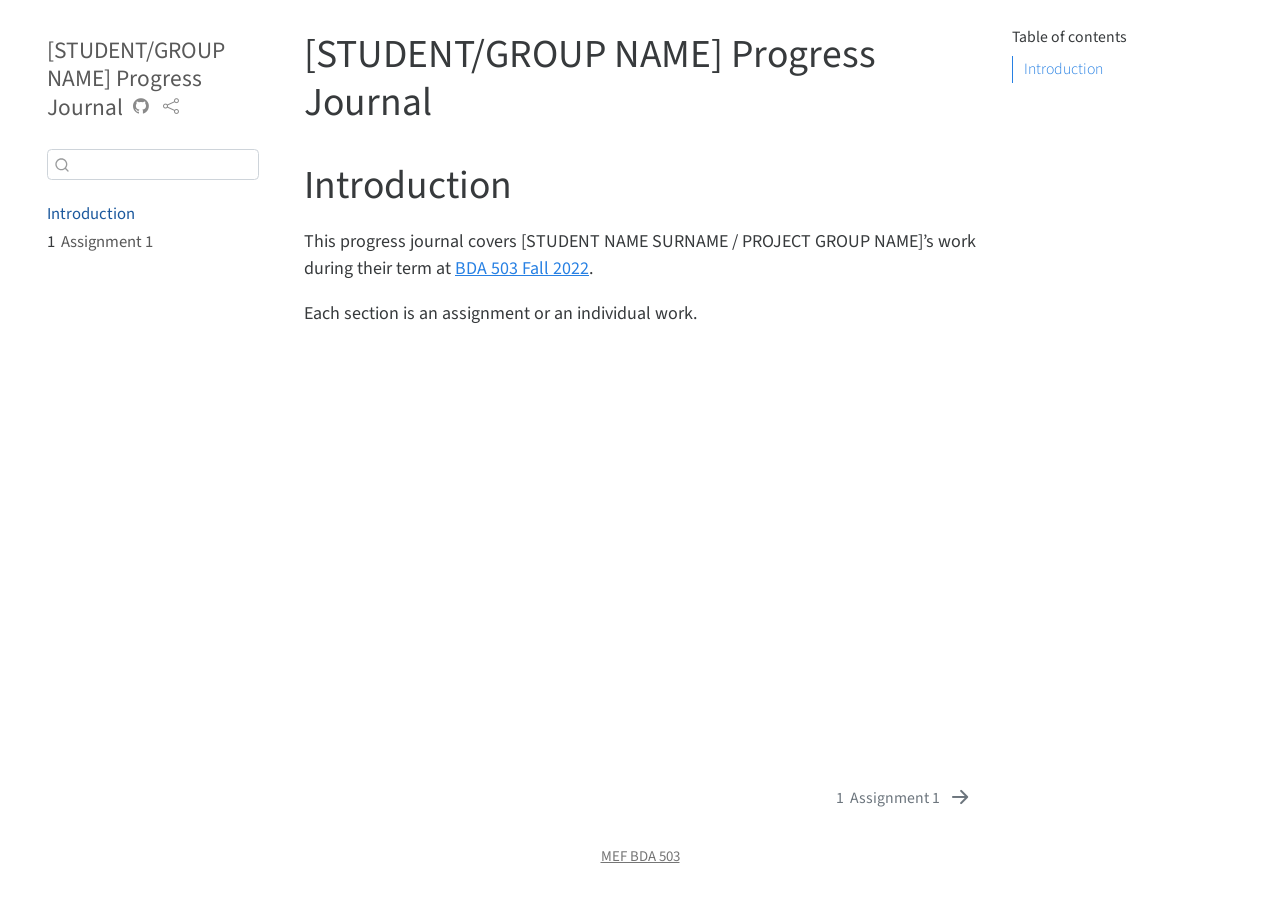
==== docs/index.html @ f2830978 "Initial commit" ====
<!DOCTYPE html>
<html xmlns="http://www.w3.org/1999/xhtml" lang="en" xml:lang="en"><head>

<meta charset="utf-8">
<meta name="generator" content="quarto-1.0.38">

<meta name="viewport" content="width=device-width, initial-scale=1.0, user-scalable=yes">


<title>[STUDENT/GROUP NAME] Progress Journal</title>
<style>
code{white-space: pre-wrap;}
span.smallcaps{font-variant: small-caps;}
span.underline{text-decoration: underline;}
div.column{display: inline-block; vertical-align: top; width: 50%;}
div.hanging-indent{margin-left: 1.5em; text-indent: -1.5em;}
ul.task-list{list-style: none;}
</style>


<script src="site_libs/quarto-nav/quarto-nav.js"></script>
<script src="site_libs/quarto-nav/headroom.min.js"></script>
<script src="site_libs/clipboard/clipboard.min.js"></script>
<script src="site_libs/quarto-search/autocomplete.umd.js"></script>
<script src="site_libs/quarto-search/fuse.min.js"></script>
<script src="site_libs/quarto-search/quarto-search.js"></script>
<meta name="quarto:offset" content="./">
<link href="./assignment1.html" rel="next">
<script src="site_libs/quarto-html/quarto.js"></script>
<script src="site_libs/quarto-html/popper.min.js"></script>
<script src="site_libs/quarto-html/tippy.umd.min.js"></script>
<script src="site_libs/quarto-html/anchor.min.js"></script>
<link href="site_libs/quarto-html/tippy.css" rel="stylesheet">
<link href="site_libs/quarto-html/quarto-syntax-highlighting.css" rel="stylesheet" id="quarto-text-highlighting-styles">
<script src="site_libs/bootstrap/bootstrap.min.js"></script>
<link href="site_libs/bootstrap/bootstrap-icons.css" rel="stylesheet">
<link href="site_libs/bootstrap/bootstrap.min.css" rel="stylesheet" id="quarto-bootstrap" data-mode="light">
<script id="quarto-search-options" type="application/json">{
  "location": "sidebar",
  "copy-button": false,
  "collapse-after": 3,
  "panel-placement": "start",
  "type": "textbox",
  "limit": 20,
  "language": {
    "search-no-results-text": "No results",
    "search-matching-documents-text": "matching documents",
    "search-copy-link-title": "Copy link to search",
    "search-hide-matches-text": "Hide additional matches",
    "search-more-match-text": "more match in this document",
    "search-more-matches-text": "more matches in this document",
    "search-clear-button-title": "Clear",
    "search-detached-cancel-button-title": "Cancel",
    "search-submit-button-title": "Submit"
  }
}</script>


</head>

<body class="nav-sidebar floating">

<div id="quarto-search-results"></div>
  <header id="quarto-header" class="headroom fixed-top">
  <nav class="quarto-secondary-nav" data-bs-toggle="collapse" data-bs-target="#quarto-sidebar" aria-controls="quarto-sidebar" aria-expanded="false" aria-label="Toggle sidebar navigation" onclick="if (window.quartoToggleHeadroom) { window.quartoToggleHeadroom(); }">
    <div class="container-fluid d-flex justify-content-between">
      <h1 class="quarto-secondary-nav-title">[STUDENT/GROUP NAME] Progress Journal</h1>
      <button type="button" class="quarto-btn-toggle btn" aria-label="Show secondary navigation">
        <i class="bi bi-chevron-right"></i>
      </button>
    </div>
  </nav>
</header>
<!-- content -->
<div id="quarto-content" class="quarto-container page-columns page-rows-contents page-layout-article">
<!-- sidebar -->
  <nav id="quarto-sidebar" class="sidebar collapse sidebar-navigation floating overflow-auto">
    <div class="pt-lg-2 mt-2 text-left sidebar-header">
    <div class="sidebar-title mb-0 py-0">
      <a href="./">[STUDENT/GROUP NAME] Progress Journal</a> 
        <div class="sidebar-tools-main">
    <a href="https://github.com/pjournal/gh-pages-quarto-template" title="Source Code" class="sidebar-tool px-1"><i class="bi bi-github"></i></a>
    <a href="" title="Share" id="sidebar-tool-dropdown-0" class="sidebar-tool dropdown-toggle px-1" data-bs-toggle="dropdown" aria-expanded="false"><i class="bi bi-share"></i></a>
    <ul class="dropdown-menu" aria-labelledby="sidebar-tool-dropdown-0">
        <li>
          <a class="dropdown-item sidebar-tools-main-item" href="https://twitter.com/intent/tweet?url=|url|">
            <i class="bi bi-bi-twitter pe-1"></i>
          Twitter
          </a>
        </li>
        <li>
          <a class="dropdown-item sidebar-tools-main-item" href="https://www.facebook.com/sharer/sharer.php?u=|url|">
            <i class="bi bi-bi-facebook pe-1"></i>
          Facebook
          </a>
        </li>
    </ul>
</div>
    </div>
      </div>
      <div class="mt-2 flex-shrink-0 align-items-center">
        <div class="sidebar-search">
        <div id="quarto-search" class="" title="Search"></div>
        </div>
      </div>
    <div class="sidebar-menu-container"> 
    <ul class="list-unstyled mt-1">
        <li class="sidebar-item">
  <div class="sidebar-item-container"> 
  <a href="./index.html" class="sidebar-item-text sidebar-link active">Introduction</a>
  </div>
</li>
        <li class="sidebar-item">
  <div class="sidebar-item-container"> 
  <a href="./assignment1.html" class="sidebar-item-text sidebar-link"><span class="chapter-number">1</span>&nbsp; <span class="chapter-title">Assignment 1</span></a>
  </div>
</li>
    </ul>
    </div>
</nav>
<!-- margin-sidebar -->
    <div id="quarto-margin-sidebar" class="sidebar margin-sidebar">
        <nav id="TOC" role="doc-toc">
    <h2 id="toc-title">Table of contents</h2>
   
  <ul>
  <li><a href="#introduction" id="toc-introduction" class="nav-link active" data-scroll-target="#introduction">Introduction</a></li>
  </ul>
</nav>
    </div>
<!-- main -->
<main class="content" id="quarto-document-content">

<header id="title-block-header" class="quarto-title-block default">
<div class="quarto-title">
<h1 class="title d-none d-lg-block">[STUDENT/GROUP NAME] Progress Journal</h1>
</div>



<div class="quarto-title-meta">

    
    
  </div>
  

</header>

<section id="introduction" class="level1 unnumbered">
<h1 class="unnumbered">Introduction</h1>
<!-- DO NOT TOUCH THIS PART EXCEPT FILLING YOUR OR YOUR GROUP's NAME -->
<p>This progress journal covers [STUDENT NAME SURNAME / PROJECT GROUP NAME]’s work during their term at <a href="https://mef-bda503.github.io/fall22/">BDA 503 Fall 2022</a>.</p>
<p>Each section is an assignment or an individual work.</p>
<!-- IF THIS IS A GROUP UNCOMMENT BELOW -->
<!-- # Group Members

+ [Member 1](Member 1's Progress Journal URL with https://)  
+ [Member 2](Member 2's Progress Journal URL with https://)
+ [Member 3](Member 3's Progress Journal URL with https://)

# Group Project Details

Our group project is [PROJECT NAME]. [SHORT DESCRIPTION] -->


</section>

</main> <!-- /main -->
<script id="quarto-html-after-body" type="application/javascript">
window.document.addEventListener("DOMContentLoaded", function (event) {
  const toggleBodyColorMode = (bsSheetEl) => {
    const mode = bsSheetEl.getAttribute("data-mode");
    const bodyEl = window.document.querySelector("body");
    if (mode === "dark") {
      bodyEl.classList.add("quarto-dark");
      bodyEl.classList.remove("quarto-light");
    } else {
      bodyEl.classList.add("quarto-light");
      bodyEl.classList.remove("quarto-dark");
    }
  }
  const toggleBodyColorPrimary = () => {
    const bsSheetEl = window.document.querySelector("link#quarto-bootstrap");
    if (bsSheetEl) {
      toggleBodyColorMode(bsSheetEl);
    }
  }
  toggleBodyColorPrimary();  
  const icon = "";
  const anchorJS = new window.AnchorJS();
  anchorJS.options = {
    placement: 'right',
    icon: icon
  };
  anchorJS.add('.anchored');
  const clipboard = new window.ClipboardJS('.code-copy-button', {
    target: function(trigger) {
      return trigger.previousElementSibling;
    }
  });
  clipboard.on('success', function(e) {
    // button target
    const button = e.trigger;
    // don't keep focus
    button.blur();
    // flash "checked"
    button.classList.add('code-copy-button-checked');
    var currentTitle = button.getAttribute("title");
    button.setAttribute("title", "Copied!");
    setTimeout(function() {
      button.setAttribute("title", currentTitle);
      button.classList.remove('code-copy-button-checked');
    }, 1000);
    // clear code selection
    e.clearSelection();
  });
  function tippyHover(el, contentFn) {
    const config = {
      allowHTML: true,
      content: contentFn,
      maxWidth: 500,
      delay: 100,
      arrow: false,
      appendTo: function(el) {
          return el.parentElement;
      },
      interactive: true,
      interactiveBorder: 10,
      theme: 'quarto',
      placement: 'bottom-start'
    };
    window.tippy(el, config); 
  }
  const noterefs = window.document.querySelectorAll('a[role="doc-noteref"]');
  for (var i=0; i<noterefs.length; i++) {
    const ref = noterefs[i];
    tippyHover(ref, function() {
      let href = ref.getAttribute('href');
      try { href = new URL(href).hash; } catch {}
      const id = href.replace(/^#\/?/, "");
      const note = window.document.getElementById(id);
      return note.innerHTML;
    });
  }
  var bibliorefs = window.document.querySelectorAll('a[role="doc-biblioref"]');
  for (var i=0; i<bibliorefs.length; i++) {
    const ref = bibliorefs[i];
    const cites = ref.parentNode.getAttribute('data-cites').split(' ');
    tippyHover(ref, function() {
      var popup = window.document.createElement('div');
      cites.forEach(function(cite) {
        var citeDiv = window.document.createElement('div');
        citeDiv.classList.add('hanging-indent');
        citeDiv.classList.add('csl-entry');
        var biblioDiv = window.document.getElementById('ref-' + cite);
        if (biblioDiv) {
          citeDiv.innerHTML = biblioDiv.innerHTML;
        }
        popup.appendChild(citeDiv);
      });
      return popup.innerHTML;
    });
  }
});
</script>
<nav class="page-navigation">
  <div class="nav-page nav-page-previous">
  </div>
  <div class="nav-page nav-page-next">
      <a href="./assignment1.html" class="pagination-link">
        <span class="nav-page-text"><span class="chapter-number">1</span>&nbsp; <span class="chapter-title">Assignment 1</span></span> <i class="bi bi-arrow-right-short"></i>
      </a>
  </div>
</nav>
</div> <!-- /content -->
<footer class="footer">
  <div class="nav-footer">
      <div class="nav-footer-center"><a href="https://mef-bda503.github.io">MEF BDA 503</a></div>
  </div>
</footer>



</body></html>
---- docs/site_libs/quarto-html/tippy.css ----
.tippy-box[data-animation=fade][data-state=hidden]{opacity:0}[data-tippy-root]{max-width:calc(100vw - 10px)}.tippy-box{position:relative;background-color:#333;color:#fff;border-radius:4px;font-size:14px;line-height:1.4;white-space:normal;outline:0;transition-property:transform,visibility,opacity}.tippy-box[data-placement^=top]>.tippy-arrow{bottom:0}.tippy-box[data-placement^=top]>.tippy-arrow:before{bottom:-7px;left:0;border-width:8px 8px 0;border-top-color:initial;transform-origin:center top}.tippy-box[data-placement^=bottom]>.tippy-arrow{top:0}.tippy-box[data-placement^=bottom]>.tippy-arrow:before{top:-7px;left:0;border-width:0 8px 8px;border-bottom-color:initial;transform-origin:center bottom}.tippy-box[data-placement^=left]>.tippy-arrow{right:0}.tippy-box[data-placement^=left]>.tippy-arrow:before{border-width:8px 0 8px 8px;border-left-color:initial;right:-7px;transform-origin:center left}.tippy-box[data-placement^=right]>.tippy-arrow{left:0}.tippy-box[data-placement^=right]>.tippy-arrow:before{left:-7px;border-width:8px 8px 8px 0;border-right-color:initial;transform-origin:center right}.tippy-box[data-inertia][data-state=visible]{transition-timing-function:cubic-bezier(.54,1.5,.38,1.11)}.tippy-arrow{width:16px;height:16px;color:#333}.tippy-arrow:before{content:"";position:absolute;border-color:transparent;border-style:solid}.tippy-content{position:relative;padding:5px 9px;z-index:1}
---- docs/site_libs/quarto-html/quarto-syntax-highlighting.css ----
/* quarto syntax highlight colors */
:root {
  --quarto-hl-ot-color: #003B4F;
  --quarto-hl-at-color: #657422;
  --quarto-hl-ss-color: #20794D;
  --quarto-hl-an-color: #5E5E5E;
  --quarto-hl-fu-color: #4758AB;
  --quarto-hl-st-color: #20794D;
  --quarto-hl-cf-color: #003B4F;
  --quarto-hl-op-color: #5E5E5E;
  --quarto-hl-er-color: #AD0000;
  --quarto-hl-bn-color: #AD0000;
  --quarto-hl-al-color: #AD0000;
  --quarto-hl-va-color: #111111;
  --quarto-hl-bu-color: inherit;
  --quarto-hl-ex-color: inherit;
  --quarto-hl-pp-color: #AD0000;
  --quarto-hl-in-color: #5E5E5E;
  --quarto-hl-vs-color: #20794D;
  --quarto-hl-wa-color: #5E5E5E;
  --quarto-hl-do-color: #5E5E5E;
  --quarto-hl-im-color: #00769E;
  --quarto-hl-ch-color: #20794D;
  --quarto-hl-dt-color: #AD0000;
  --quarto-hl-fl-color: #AD0000;
  --quarto-hl-co-color: #5E5E5E;
  --quarto-hl-cv-color: #5E5E5E;
  --quarto-hl-cn-color: #8f5902;
  --quarto-hl-sc-color: #5E5E5E;
  --quarto-hl-dv-color: #AD0000;
  --quarto-hl-kw-color: #003B4F;
}

/* other quarto variables */
:root {
  --quarto-font-monospace: SFMono-Regular, Menlo, Monaco, Consolas, "Liberation Mono", "Courier New", monospace;
}

pre > code.sourceCode > span {
  color: #003B4F;
}

code span {
  color: #003B4F;
}

code.sourceCode > span {
  color: #003B4F;
}

div.sourceCode,
div.sourceCode pre.sourceCode {
  color: #003B4F;
}

code span.ot {
  color: #003B4F;
}

code span.at {
  color: #657422;
}

code span.ss {
  color: #20794D;
}

code span.an {
  color: #5E5E5E;
}

code span.fu {
  color: #4758AB;
}

code span.st {
  color: #20794D;
}

code span.cf {
  color: #003B4F;
}

code span.op {
  color: #5E5E5E;
}

code span.er {
  color: #AD0000;
}

code span.bn {
  color: #AD0000;
}

code span.al {
  color: #AD0000;
}

code span.va {
  color: #111111;
}

code span.pp {
  color: #AD0000;
}

code span.in {
  color: #5E5E5E;
}

code span.vs {
  color: #20794D;
}

code span.wa {
  color: #5E5E5E;
  font-style: italic;
}

code span.do {
  color: #5E5E5E;
  font-style: italic;
}

code span.im {
  color: #00769E;
}

code span.ch {
  color: #20794D;
}

code span.dt {
  color: #AD0000;
}

code span.fl {
  color: #AD0000;
}

code span.co {
  color: #5E5E5E;
}

code span.cv {
  color: #5E5E5E;
  font-style: italic;
}

code span.cn {
  color: #8f5902;
}

code span.sc {
  color: #5E5E5E;
}

code span.dv {
  color: #AD0000;
}

code span.kw {
  color: #003B4F;
}

.prevent-inlining {
  content: "</";
}

/*# sourceMappingURL=debc5d5d77c3f9108843748ff7464032.css.map */
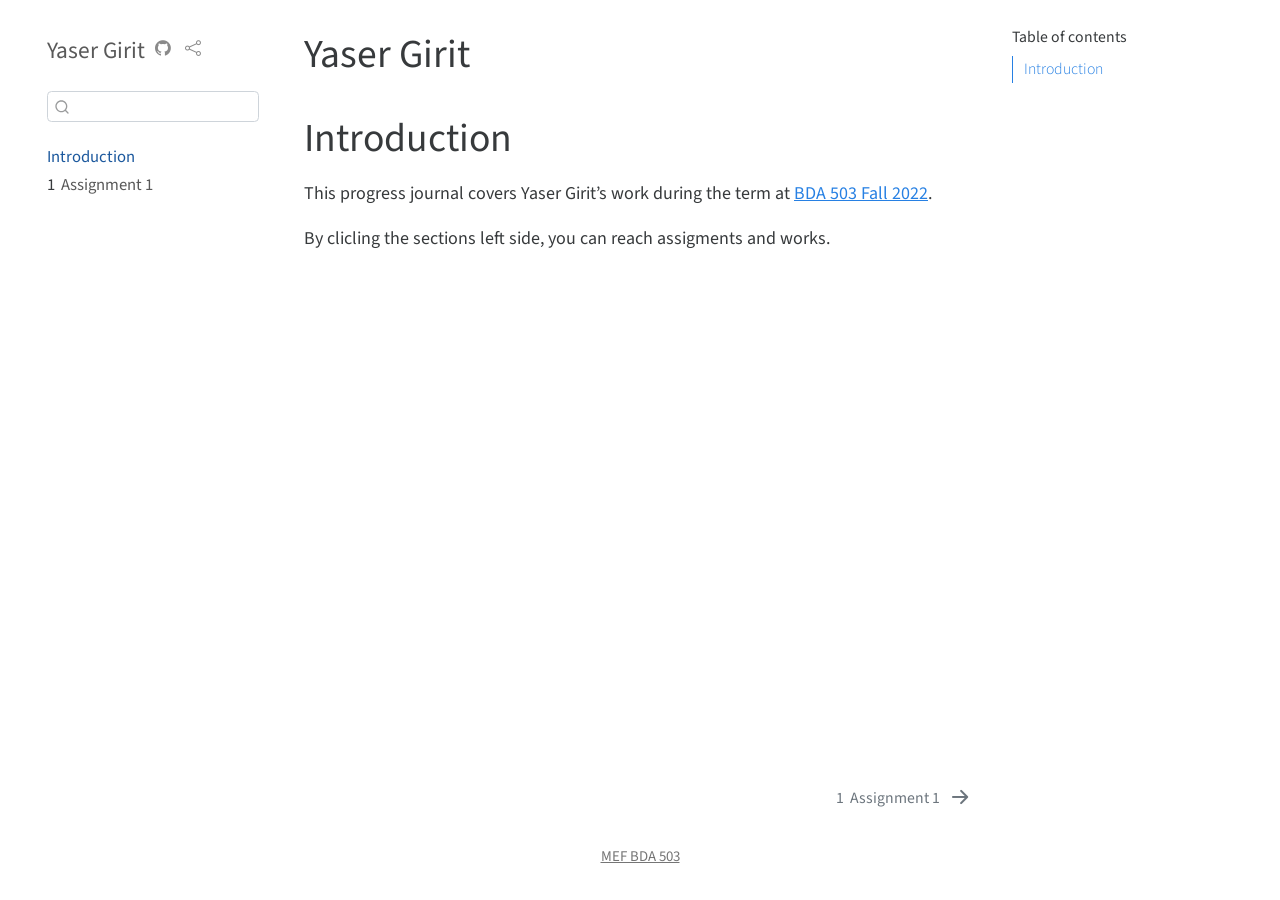
==== commit b077739a: "assigment1" ====
--- a/docs/index.html
+++ b/docs/index.html
@@ -2,19 +2,24 @@
 <html xmlns="http://www.w3.org/1999/xhtml" lang="en" xml:lang="en"><head>
 
 <meta charset="utf-8">
-<meta name="generator" content="quarto-1.0.38">
+<meta name="generator" content="quarto-1.1.251">
 
 <meta name="viewport" content="width=device-width, initial-scale=1.0, user-scalable=yes">
 
 
-<title>[STUDENT/GROUP NAME] Progress Journal</title>
+<title>Yaser Girit</title>
 <style>
 code{white-space: pre-wrap;}
 span.smallcaps{font-variant: small-caps;}
-span.underline{text-decoration: underline;}
-div.column{display: inline-block; vertical-align: top; width: 50%;}
+div.columns{display: flex; gap: min(4vw, 1.5em);}
+div.column{flex: auto; overflow-x: auto;}
 div.hanging-indent{margin-left: 1.5em; text-indent: -1.5em;}
 ul.task-list{list-style: none;}
+ul.task-list li input[type="checkbox"] {
+  width: 0.8em;
+  margin: 0 0.8em 0.2em -1.6em;
+  vertical-align: middle;
+}
 </style>
 
 
@@ -31,10 +36,10 @@
 <script src="site_libs/quarto-html/tippy.umd.min.js"></script>
 <script src="site_libs/quarto-html/anchor.min.js"></script>
 <link href="site_libs/quarto-html/tippy.css" rel="stylesheet">
-<link href="site_libs/quarto-html/quarto-syntax-highlighting.css" rel="stylesheet" id="quarto-text-highlighting-styles">
+<link href="site_libs/quarto-html/quarto-syntax-highlighting-dark.css" rel="stylesheet" id="quarto-text-highlighting-styles">
 <script src="site_libs/bootstrap/bootstrap.min.js"></script>
 <link href="site_libs/bootstrap/bootstrap-icons.css" rel="stylesheet">
-<link href="site_libs/bootstrap/bootstrap.min.css" rel="stylesheet" id="quarto-bootstrap" data-mode="light">
+<link href="site_libs/bootstrap/bootstrap.min.css" rel="stylesheet" id="quarto-bootstrap" data-mode="dark">
 <script id="quarto-search-options" type="application/json">{
   "location": "sidebar",
   "copy-button": false,
@@ -64,7 +69,7 @@
   <header id="quarto-header" class="headroom fixed-top">
   <nav class="quarto-secondary-nav" data-bs-toggle="collapse" data-bs-target="#quarto-sidebar" aria-controls="quarto-sidebar" aria-expanded="false" aria-label="Toggle sidebar navigation" onclick="if (window.quartoToggleHeadroom) { window.quartoToggleHeadroom(); }">
     <div class="container-fluid d-flex justify-content-between">
-      <h1 class="quarto-secondary-nav-title">[STUDENT/GROUP NAME] Progress Journal</h1>
+      <h1 class="quarto-secondary-nav-title">Yaser Girit</h1>
       <button type="button" class="quarto-btn-toggle btn" aria-label="Show secondary navigation">
         <i class="bi bi-chevron-right"></i>
       </button>
@@ -77,9 +82,9 @@
   <nav id="quarto-sidebar" class="sidebar collapse sidebar-navigation floating overflow-auto">
     <div class="pt-lg-2 mt-2 text-left sidebar-header">
     <div class="sidebar-title mb-0 py-0">
-      <a href="./">[STUDENT/GROUP NAME] Progress Journal</a> 
+      <a href="./">Yaser Girit</a> 
         <div class="sidebar-tools-main">
-    <a href="https://github.com/pjournal/gh-pages-quarto-template" title="Source Code" class="sidebar-tool px-1"><i class="bi bi-github"></i></a>
+    <a href="https://github.com/pjournal/mef06-yasergirit" title="Source Code" class="sidebar-tool px-1"><i class="bi bi-github"></i></a>
     <a href="" title="Share" id="sidebar-tool-dropdown-0" class="sidebar-tool dropdown-toggle px-1" data-bs-toggle="dropdown" aria-expanded="false"><i class="bi bi-share"></i></a>
     <ul class="dropdown-menu" aria-labelledby="sidebar-tool-dropdown-0">
         <li>
@@ -120,7 +125,7 @@
 </nav>
 <!-- margin-sidebar -->
     <div id="quarto-margin-sidebar" class="sidebar margin-sidebar">
-        <nav id="TOC" role="doc-toc">
+        <nav id="TOC" role="doc-toc" class="toc-active">
     <h2 id="toc-title">Table of contents</h2>
    
   <ul>
@@ -133,7 +138,7 @@
 
 <header id="title-block-header" class="quarto-title-block default">
 <div class="quarto-title">
-<h1 class="title d-none d-lg-block">[STUDENT/GROUP NAME] Progress Journal</h1>
+<h1 class="title d-none d-lg-block">Yaser Girit</h1>
 </div>
 
 
@@ -150,8 +155,8 @@
 <section id="introduction" class="level1 unnumbered">
 <h1 class="unnumbered">Introduction</h1>
 <!-- DO NOT TOUCH THIS PART EXCEPT FILLING YOUR OR YOUR GROUP's NAME -->
-<p>This progress journal covers [STUDENT NAME SURNAME / PROJECT GROUP NAME]’s work during their term at <a href="https://mef-bda503.github.io/fall22/">BDA 503 Fall 2022</a>.</p>
-<p>Each section is an assignment or an individual work.</p>
+<p>This progress journal covers Yaser Girit’s work during the term at <a href="https://mef-bda503.github.io/fall22/">BDA 503 Fall 2022</a>.</p>
+<p>By clicling the sections left side, you can reach assigments and works.</p>
 <!-- IF THIS IS A GROUP UNCOMMENT BELOW -->
 <!-- # Group Members
 
@@ -236,7 +241,8 @@
   for (var i=0; i<noterefs.length; i++) {
     const ref = noterefs[i];
     tippyHover(ref, function() {
-      let href = ref.getAttribute('href');
+      // use id or data attribute instead here
+      let href = ref.getAttribute('data-footnote-href') || ref.getAttribute('href');
       try { href = new URL(href).hash; } catch {}
       const id = href.replace(/^#\/?/, "");
       const note = window.document.getElementById(id);
--- a/docs/site_libs/quarto-html/quarto-syntax-highlighting-dark.css
+++ b/docs/site_libs/quarto-html/quarto-syntax-highlighting-dark.css
@@ -0,0 +1,187 @@
+/* quarto syntax highlight colors */
+:root {
+  --quarto-hl-al-color: #f07178;
+  --quarto-hl-an-color: #d4d0ab;
+  --quarto-hl-at-color: #00e0e0;
+  --quarto-hl-bn-color: #d4d0ab;
+  --quarto-hl-bu-color: #abe338;
+  --quarto-hl-ch-color: #abe338;
+  --quarto-hl-co-color: #f8f8f2;
+  --quarto-hl-cv-color: #ffd700;
+  --quarto-hl-cn-color: #ffd700;
+  --quarto-hl-cf-color: #ffa07a;
+  --quarto-hl-dt-color: #ffa07a;
+  --quarto-hl-dv-color: #d4d0ab;
+  --quarto-hl-do-color: #f8f8f2;
+  --quarto-hl-er-color: #f07178;
+  --quarto-hl-ex-color: #00e0e0;
+  --quarto-hl-fl-color: #d4d0ab;
+  --quarto-hl-fu-color: #ffa07a;
+  --quarto-hl-im-color: #abe338;
+  --quarto-hl-in-color: #d4d0ab;
+  --quarto-hl-kw-color: #ffa07a;
+  --quarto-hl-op-color: #ffa07a;
+  --quarto-hl-ot-color: #00e0e0;
+  --quarto-hl-pp-color: #dcc6e0;
+  --quarto-hl-re-color: #00e0e0;
+  --quarto-hl-sc-color: #abe338;
+  --quarto-hl-ss-color: #abe338;
+  --quarto-hl-st-color: #abe338;
+  --quarto-hl-va-color: #00e0e0;
+  --quarto-hl-vs-color: #abe338;
+  --quarto-hl-wa-color: #dcc6e0;
+}
+
+/* other quarto variables */
+:root {
+  --quarto-font-monospace: SFMono-Regular, Menlo, Monaco, Consolas, "Liberation Mono", "Courier New", monospace;
+}
+
+code span.al {
+  font-weight: bold;
+  color: #f07178;
+}
+
+code span.an {
+  color: #d4d0ab;
+}
+
+code span.at {
+  color: #00e0e0;
+}
+
+code span.bn {
+  color: #d4d0ab;
+}
+
+code span.bu {
+  color: #abe338;
+}
+
+code span.ch {
+  color: #abe338;
+}
+
+code span.co {
+  font-style: italic;
+  color: #f8f8f2;
+}
+
+code span.cv {
+  color: #ffd700;
+}
+
+code span.cn {
+  color: #ffd700;
+}
+
+code span.cf {
+  font-weight: bold;
+  color: #ffa07a;
+}
+
+code span.dt {
+  color: #ffa07a;
+}
+
+code span.dv {
+  color: #d4d0ab;
+}
+
+code span.do {
+  color: #f8f8f2;
+}
+
+code span.er {
+  color: #f07178;
+  text-decoration: underline;
+}
+
+code span.ex {
+  font-weight: bold;
+  color: #00e0e0;
+}
+
+code span.fl {
+  color: #d4d0ab;
+}
+
+code span.fu {
+  color: #ffa07a;
+}
+
+code span.im {
+  color: #abe338;
+}
+
+code span.in {
+  color: #d4d0ab;
+}
+
+code span.kw {
+  font-weight: bold;
+  color: #ffa07a;
+}
+
+pre > code.sourceCode > span {
+  color: #f8f8f2;
+}
+
+code span {
+  color: #f8f8f2;
+}
+
+code.sourceCode > span {
+  color: #f8f8f2;
+}
+
+div.sourceCode,
+div.sourceCode pre.sourceCode {
+  color: #f8f8f2;
+}
+
+code span.op {
+  color: #ffa07a;
+}
+
+code span.ot {
+  color: #00e0e0;
+}
+
+code span.pp {
+  color: #dcc6e0;
+}
+
+code span.re {
+  color: #00e0e0;
+}
+
+code span.sc {
+  color: #abe338;
+}
+
+code span.ss {
+  color: #abe338;
+}
+
+code span.st {
+  color: #abe338;
+}
+
+code span.va {
+  color: #00e0e0;
+}
+
+code span.vs {
+  color: #abe338;
+}
+
+code span.wa {
+  color: #dcc6e0;
+}
+
+.prevent-inlining {
+  content: "</";
+}
+
+/*# sourceMappingURL=935a306eefa94366c21e1a970dddb765.css.map */
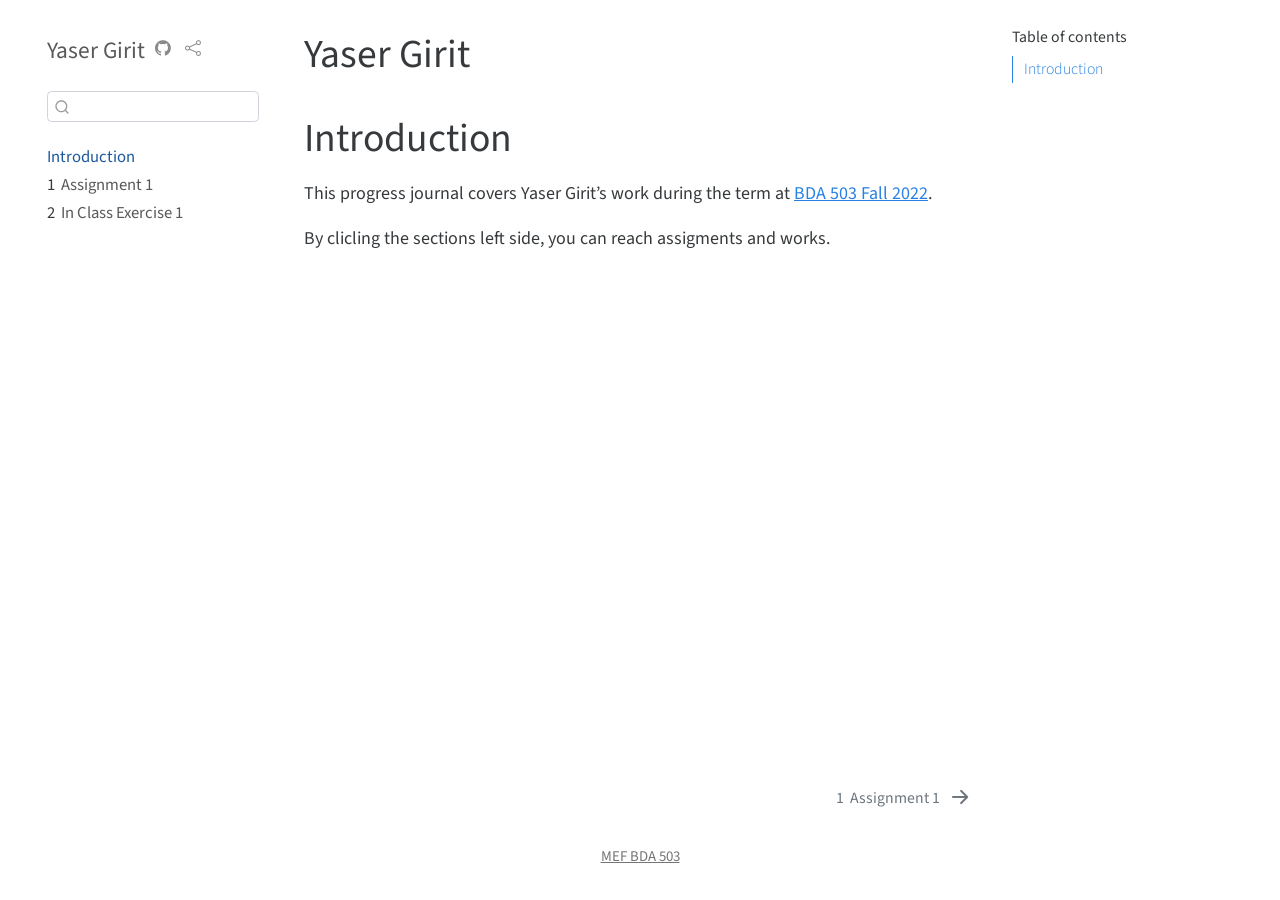
==== commit 44a33773: "In Class Exercise 1" ====
--- a/docs/index.html
+++ b/docs/index.html
@@ -118,6 +118,11 @@
         <li class="sidebar-item">
   <div class="sidebar-item-container"> 
   <a href="./assignment1.html" class="sidebar-item-text sidebar-link"><span class="chapter-number">1</span>&nbsp; <span class="chapter-title">Assignment 1</span></a>
+  </div>
+</li>
+        <li class="sidebar-item">
+  <div class="sidebar-item-container"> 
+  <a href="./inclass1.html" class="sidebar-item-text sidebar-link"><span class="chapter-number">2</span>&nbsp; <span class="chapter-title">In Class Exercise 1</span></a>
   </div>
 </li>
     </ul>
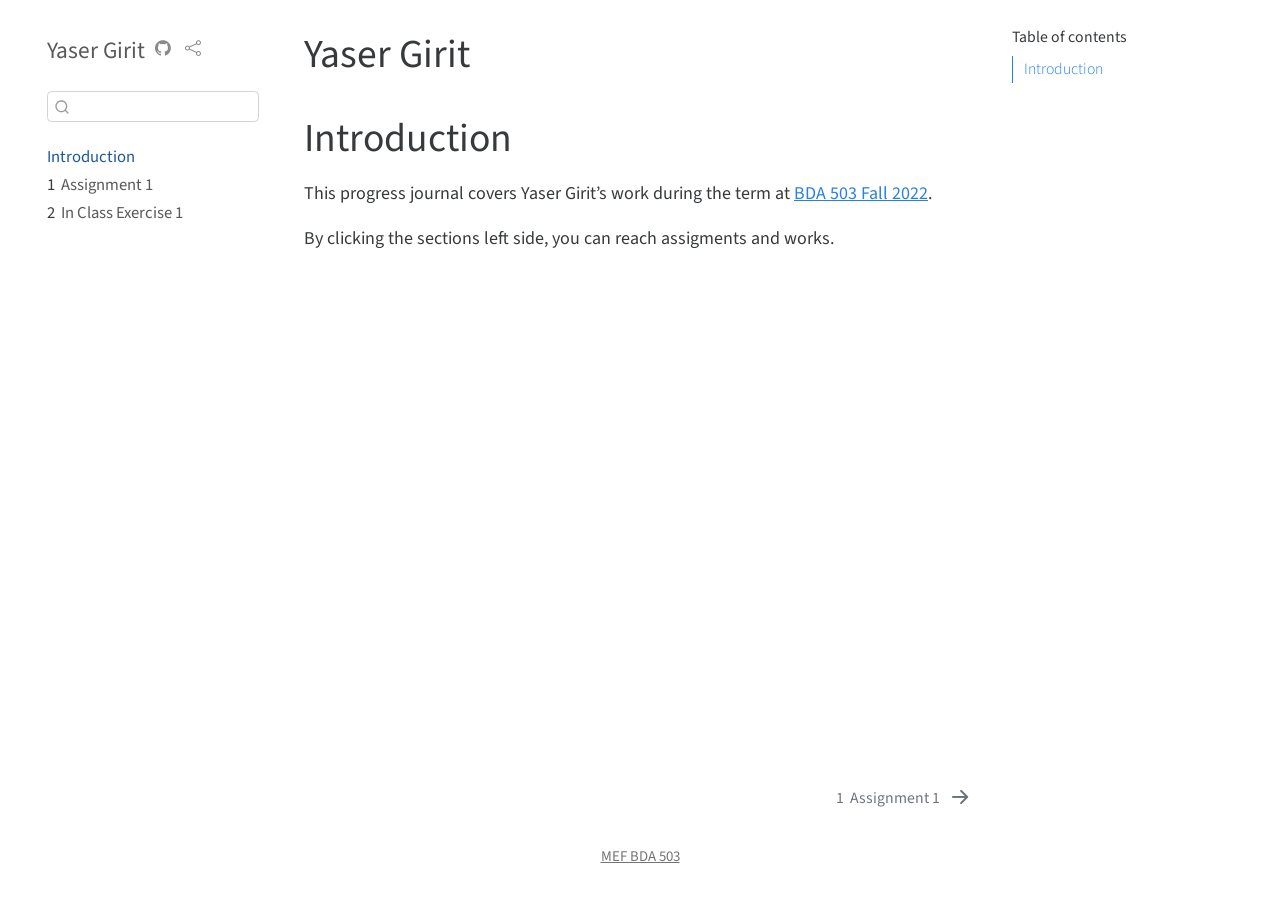
==== commit 12a8869a: "update" ====
--- a/docs/index.html
+++ b/docs/index.html
@@ -161,7 +161,7 @@
 <h1 class="unnumbered">Introduction</h1>
 <!-- DO NOT TOUCH THIS PART EXCEPT FILLING YOUR OR YOUR GROUP's NAME -->
 <p>This progress journal covers Yaser Girit’s work during the term at <a href="https://mef-bda503.github.io/fall22/">BDA 503 Fall 2022</a>.</p>
-<p>By clicling the sections left side, you can reach assigments and works.</p>
+<p>By clicking the sections left side, you can reach assigments and works.</p>
 <!-- IF THIS IS A GROUP UNCOMMENT BELOW -->
 <!-- # Group Members
 
